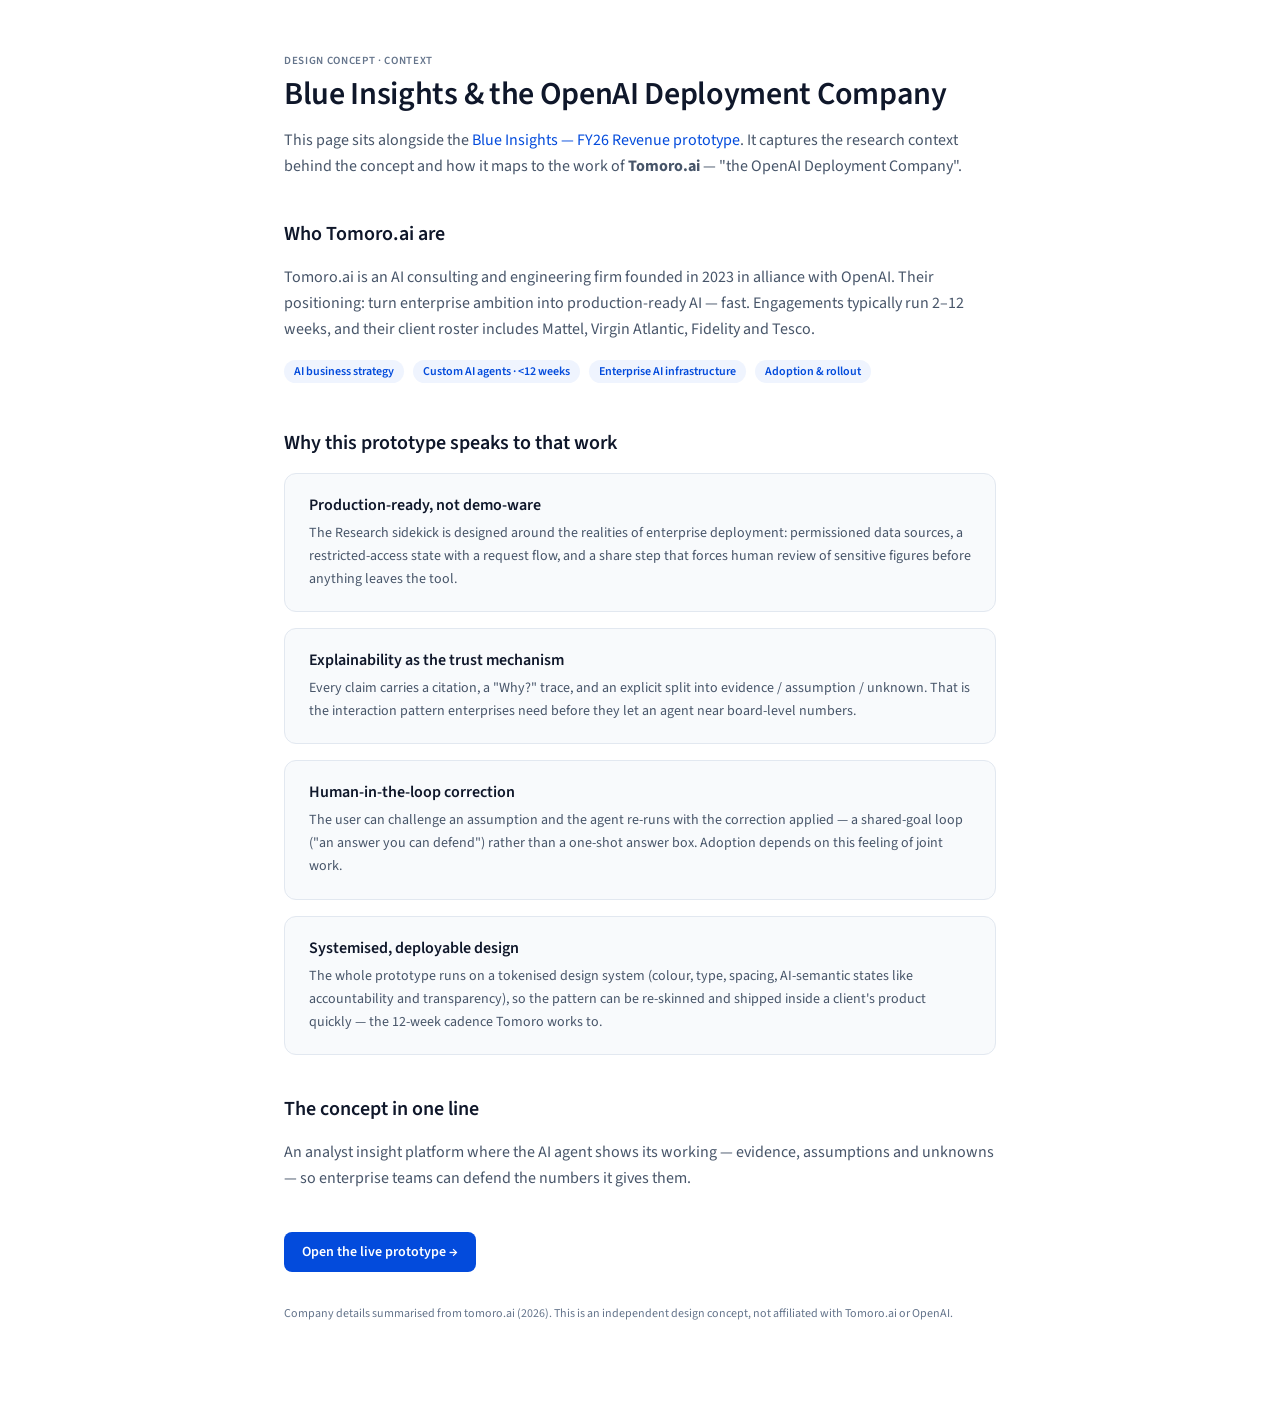
==== site/about.html @ f5e98fe6 "Add about page: Tomoro.ai context for the concept Co-Authored-By: Claude Fable 5 <noreply@anthropic." ====
<!DOCTYPE html>
<html lang="en" data-theme="light">
<head>
<meta charset="utf-8">
<meta name="viewport" content="width=device-width, initial-scale=1">
<title>About this concept — Tomoro.ai context</title>
<link rel="stylesheet" href="_ds/blue-insights-design-system-2bb2cddb-564a-493e-8158-f3abd72f980c/styles.css">
<style>
*{box-sizing:border-box}
html,body{margin:0;padding:0;background:var(--color-canvas);color:var(--color-text-primary);font-family:var(--font-sans);-webkit-font-smoothing:antialiased}
a{color:var(--color-primary);text-decoration:none}a:hover{color:var(--color-primary-hover);text-decoration:underline}
.wrap{max-width:760px;margin:0 auto;padding:48px 24px 80px}
.eyebrow{font-size:var(--font-size-eyebrow);font-weight:var(--font-weight-semibold);letter-spacing:var(--letter-spacing-label);text-transform:uppercase;color:var(--color-text-muted)}
h1{margin:6px 0 0;font-size:var(--font-size-display);font-weight:var(--font-weight-semibold);letter-spacing:var(--letter-spacing-display);line-height:var(--line-height-tight)}
h2{margin:40px 0 12px;font-size:var(--font-size-h3);font-weight:var(--font-weight-semibold)}
p,li{font-size:var(--font-size-body-lg);line-height:1.65;color:var(--color-text-secondary)}
.card{margin-top:16px;padding:20px 24px;border:1px solid var(--color-border);border-radius:var(--radius-xl);background:var(--color-surface-1)}
.card h3{margin:0 0 6px;font-size:var(--font-size-body-lg);font-weight:var(--font-weight-semibold);color:var(--color-text-primary)}
.card p{margin:0;font-size:var(--font-size-body)}
.pill{display:inline-block;padding:3px 10px;border-radius:var(--radius-pill);background:var(--color-primary-soft);color:var(--color-primary);font-size:var(--font-size-caption);font-weight:var(--font-weight-semibold);margin:0 6px 6px 0}
.cta{display:inline-block;margin-top:24px;padding:10px 18px;border-radius:var(--radius-md);background:var(--color-primary);color:#fff !important;font-weight:var(--font-weight-semibold);font-size:var(--font-size-body)}
.cta:hover{background:var(--color-primary-hover);text-decoration:none}
.note{font-size:var(--font-size-caption);color:var(--color-text-muted)}
</style>
</head>
<body>
<div class="wrap">
  <span class="eyebrow">Design concept · context</span>
  <h1>Blue Insights &amp; the OpenAI Deployment Company</h1>
  <p style="margin-top:14px">This page sits alongside the <a href="index.html">Blue Insights — FY26 Revenue prototype</a>. It captures the research context behind the concept and how it maps to the work of <strong>Tomoro.ai</strong> — "the OpenAI Deployment Company".</p>

  <h2>Who Tomoro.ai are</h2>
  <p>Tomoro.ai is an AI consulting and engineering firm founded in 2023 in alliance with OpenAI. Their positioning: turn enterprise ambition into production-ready AI — fast. Engagements typically run 2–12 weeks, and their client roster includes Mattel, Virgin Atlantic, Fidelity and Tesco.</p>
  <div>
    <span class="pill">AI business strategy</span>
    <span class="pill">Custom AI agents · &lt;12 weeks</span>
    <span class="pill">Enterprise AI infrastructure</span>
    <span class="pill">Adoption &amp; rollout</span>
  </div>

  <h2>Why this prototype speaks to that work</h2>
  <div class="card">
    <h3>Production-ready, not demo-ware</h3>
    <p>The Research sidekick is designed around the realities of enterprise deployment: permissioned data sources, a restricted-access state with a request flow, and a share step that forces human review of sensitive figures before anything leaves the tool.</p>
  </div>
  <div class="card">
    <h3>Explainability as the trust mechanism</h3>
    <p>Every claim carries a citation, a "Why?" trace, and an explicit split into evidence / assumption / unknown. That is the interaction pattern enterprises need before they let an agent near board-level numbers.</p>
  </div>
  <div class="card">
    <h3>Human-in-the-loop correction</h3>
    <p>The user can challenge an assumption and the agent re-runs with the correction applied — a shared-goal loop ("an answer you can defend") rather than a one-shot answer box. Adoption depends on this feeling of joint work.</p>
  </div>
  <div class="card">
    <h3>Systemised, deployable design</h3>
    <p>The whole prototype runs on a tokenised design system (colour, type, spacing, AI-semantic states like accountability and transparency), so the pattern can be re-skinned and shipped inside a client's product quickly — the 12-week cadence Tomoro works to.</p>
  </div>

  <h2>The concept in one line</h2>
  <p>An analyst insight platform where the AI agent shows its working — evidence, assumptions and unknowns — so enterprise teams can defend the numbers it gives them.</p>

  <a class="cta" href="index.html">Open the live prototype →</a>
  <p class="note" style="margin-top:32px">Company details summarised from tomoro.ai (2026). This is an independent design concept, not affiliated with Tomoro.ai or OpenAI.</p>
</div>
</body>
</html>
---- site/_ds/blue-insights-design-system-2bb2cddb-564a-493e-8158-f3abd72f980c/styles.css ----
/* Blue Insights global stylesheet — @import entry point.
   Consumers link THIS file only. Keep it to @import lines. */

@import url("./tokens/fonts.css");
@import url("./tokens/colors.css");
@import url("./tokens/typography.css");
@import url("./tokens/spacing.css");
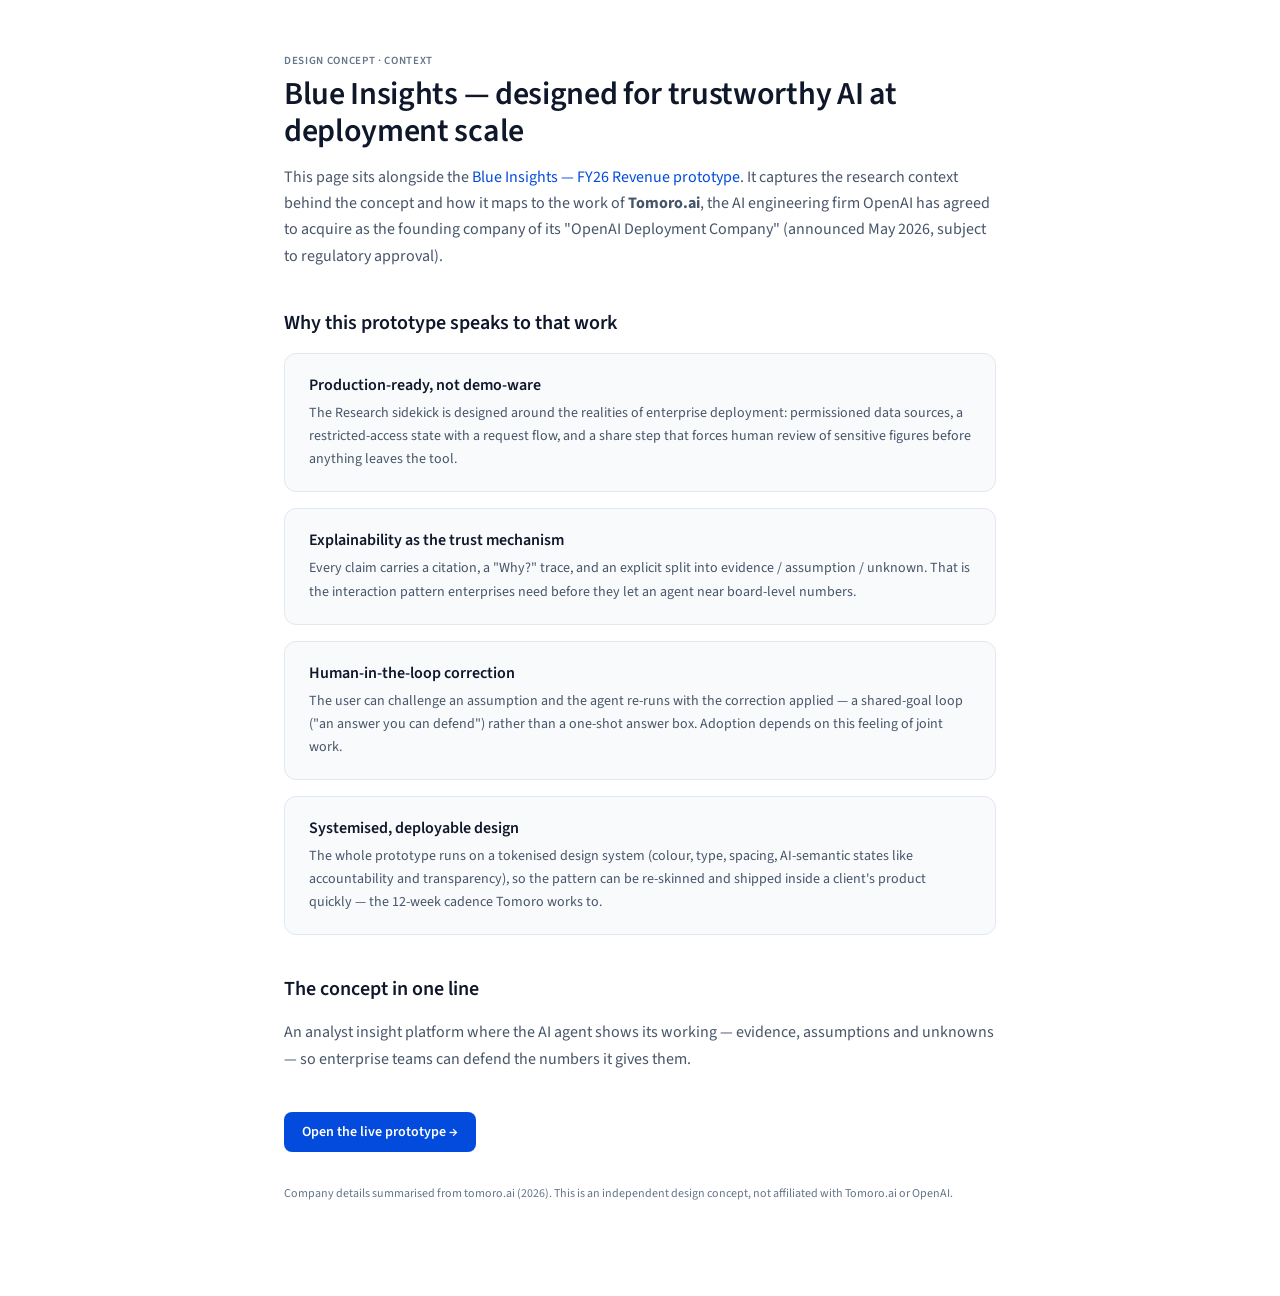
==== commit c7612ff9: "Fix KPI/summary consistency annotation; correct Tomoro/DeployCo facts on about page Co-Authored-By: " ====
--- a/site/about.html
+++ b/site/about.html
@@ -26,17 +26,8 @@
 <body>
 <div class="wrap">
   <span class="eyebrow">Design concept · context</span>
-  <h1>Blue Insights &amp; the OpenAI Deployment Company</h1>
-  <p style="margin-top:14px">This page sits alongside the <a href="index.html">Blue Insights — FY26 Revenue prototype</a>. It captures the research context behind the concept and how it maps to the work of <strong>Tomoro.ai</strong> — "the OpenAI Deployment Company".</p>
-
-  <h2>Who Tomoro.ai are</h2>
-  <p>Tomoro.ai is an AI consulting and engineering firm founded in 2023 in alliance with OpenAI. Their positioning: turn enterprise ambition into production-ready AI — fast. Engagements typically run 2–12 weeks, and their client roster includes Mattel, Virgin Atlantic, Fidelity and Tesco.</p>
-  <div>
-    <span class="pill">AI business strategy</span>
-    <span class="pill">Custom AI agents · &lt;12 weeks</span>
-    <span class="pill">Enterprise AI infrastructure</span>
-    <span class="pill">Adoption &amp; rollout</span>
-  </div>
+  <h1>Blue Insights — designed for trustworthy AI at deployment scale</h1>
+  <p style="margin-top:14px">This page sits alongside the <a href="index.html">Blue Insights — FY26 Revenue prototype</a>. It captures the research context behind the concept and how it maps to the work of <strong>Tomoro.ai</strong>, the AI engineering firm OpenAI has agreed to acquire as the founding company of its "OpenAI Deployment Company" (announced May 2026, subject to regulatory approval).</p>
 
   <h2>Why this prototype speaks to that work</h2>
   <div class="card">
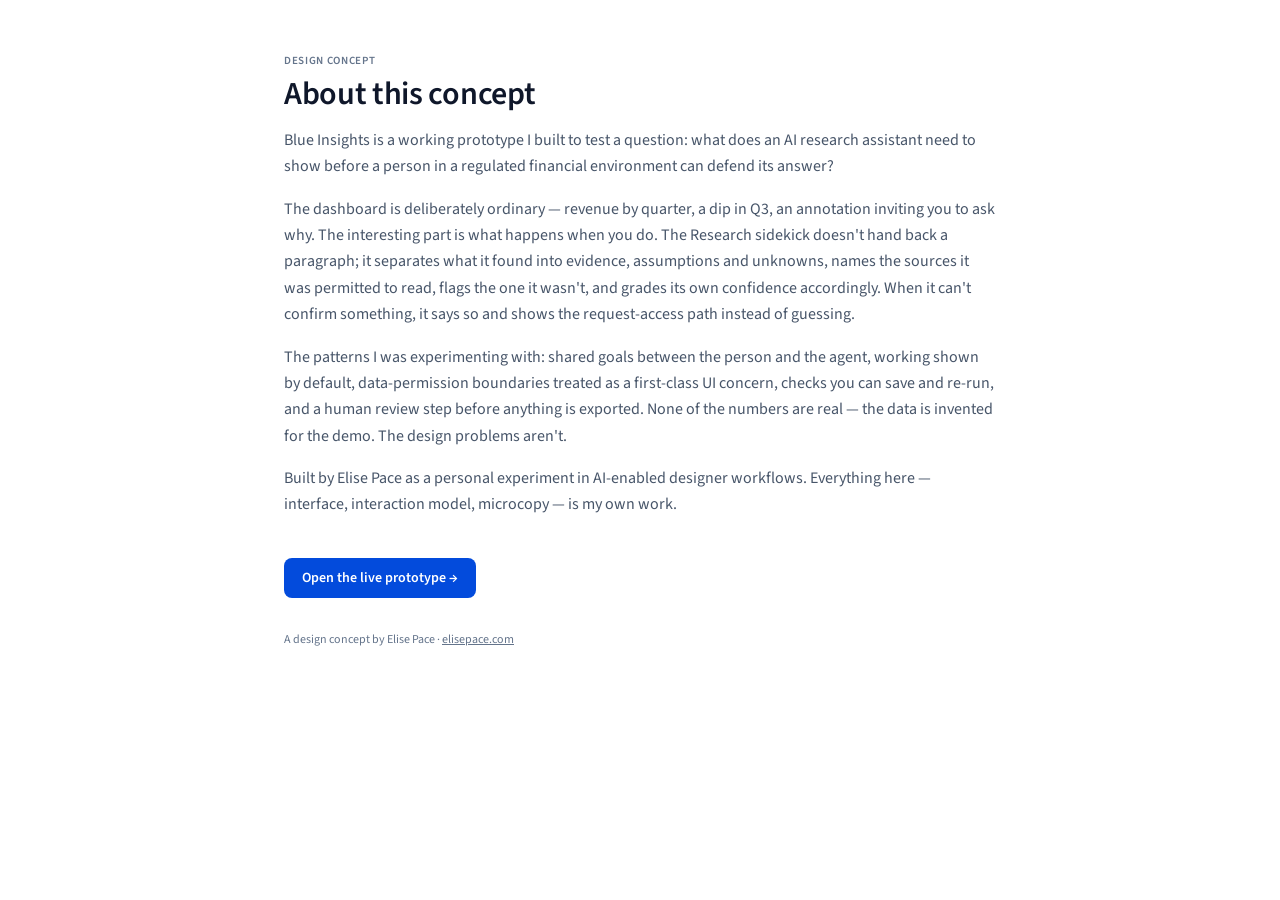
==== commit 8069a5a5: "Reframe about page as a standalone personal design concept" ====
--- a/site/about.html
+++ b/site/about.html
@@ -3,7 +3,7 @@
 <head>
 <meta charset="utf-8">
 <meta name="viewport" content="width=device-width, initial-scale=1">
-<title>About this concept — Tomoro.ai context</title>
+<title>About this concept — Blue Insights</title>
 <link rel="stylesheet" href="_ds/blue-insights-design-system-2bb2cddb-564a-493e-8158-f3abd72f980c/styles.css">
 <style>
 *{box-sizing:border-box}
@@ -12,46 +12,26 @@
 .wrap{max-width:760px;margin:0 auto;padding:48px 24px 80px}
 .eyebrow{font-size:var(--font-size-eyebrow);font-weight:var(--font-weight-semibold);letter-spacing:var(--letter-spacing-label);text-transform:uppercase;color:var(--color-text-muted)}
 h1{margin:6px 0 0;font-size:var(--font-size-display);font-weight:var(--font-weight-semibold);letter-spacing:var(--letter-spacing-display);line-height:var(--line-height-tight)}
-h2{margin:40px 0 12px;font-size:var(--font-size-h3);font-weight:var(--font-weight-semibold)}
-p,li{font-size:var(--font-size-body-lg);line-height:1.65;color:var(--color-text-secondary)}
-.card{margin-top:16px;padding:20px 24px;border:1px solid var(--color-border);border-radius:var(--radius-xl);background:var(--color-surface-1)}
-.card h3{margin:0 0 6px;font-size:var(--font-size-body-lg);font-weight:var(--font-weight-semibold);color:var(--color-text-primary)}
-.card p{margin:0;font-size:var(--font-size-body)}
-.pill{display:inline-block;padding:3px 10px;border-radius:var(--radius-pill);background:var(--color-primary-soft);color:var(--color-primary);font-size:var(--font-size-caption);font-weight:var(--font-weight-semibold);margin:0 6px 6px 0}
+p{font-size:var(--font-size-body-lg);line-height:1.65;color:var(--color-text-secondary)}
 .cta{display:inline-block;margin-top:24px;padding:10px 18px;border-radius:var(--radius-md);background:var(--color-primary);color:#fff !important;font-weight:var(--font-weight-semibold);font-size:var(--font-size-body)}
 .cta:hover{background:var(--color-primary-hover);text-decoration:none}
 .note{font-size:var(--font-size-caption);color:var(--color-text-muted)}
 </style>
 </head>
 <body>
-<div class="wrap">
-  <span class="eyebrow">Design concept · context</span>
-  <h1>Blue Insights — designed for trustworthy AI at deployment scale</h1>
-  <p style="margin-top:14px">This page sits alongside the <a href="index.html">Blue Insights — FY26 Revenue prototype</a>. It captures the research context behind the concept and how it maps to the work of <strong>Tomoro.ai</strong>, the AI engineering firm OpenAI has agreed to acquire as the founding company of its "OpenAI Deployment Company" (announced May 2026, subject to regulatory approval).</p>
+<main class="wrap">
+  <span class="eyebrow">Design concept</span>
+  <h1>About this concept</h1>
+  <p style="margin-top:14px">Blue Insights is a working prototype I built to test a question: what does an AI research assistant need to show before a person in a regulated financial environment can defend its answer?</p>
 
-  <h2>Why this prototype speaks to that work</h2>
-  <div class="card">
-    <h3>Production-ready, not demo-ware</h3>
-    <p>The Research sidekick is designed around the realities of enterprise deployment: permissioned data sources, a restricted-access state with a request flow, and a share step that forces human review of sensitive figures before anything leaves the tool.</p>
-  </div>
-  <div class="card">
-    <h3>Explainability as the trust mechanism</h3>
-    <p>Every claim carries a citation, a "Why?" trace, and an explicit split into evidence / assumption / unknown. That is the interaction pattern enterprises need before they let an agent near board-level numbers.</p>
-  </div>
-  <div class="card">
-    <h3>Human-in-the-loop correction</h3>
-    <p>The user can challenge an assumption and the agent re-runs with the correction applied — a shared-goal loop ("an answer you can defend") rather than a one-shot answer box. Adoption depends on this feeling of joint work.</p>
-  </div>
-  <div class="card">
-    <h3>Systemised, deployable design</h3>
-    <p>The whole prototype runs on a tokenised design system (colour, type, spacing, AI-semantic states like accountability and transparency), so the pattern can be re-skinned and shipped inside a client's product quickly — the 12-week cadence Tomoro works to.</p>
-  </div>
+  <p>The dashboard is deliberately ordinary — revenue by quarter, a dip in Q3, an annotation inviting you to ask why. The interesting part is what happens when you do. The Research sidekick doesn't hand back a paragraph; it separates what it found into evidence, assumptions and unknowns, names the sources it was permitted to read, flags the one it wasn't, and grades its own confidence accordingly. When it can't confirm something, it says so and shows the request-access path instead of guessing.</p>
 
-  <h2>The concept in one line</h2>
-  <p>An analyst insight platform where the AI agent shows its working — evidence, assumptions and unknowns — so enterprise teams can defend the numbers it gives them.</p>
+  <p>The patterns I was experimenting with: shared goals between the person and the agent, working shown by default, data-permission boundaries treated as a first-class UI concern, checks you can save and re-run, and a human review step before anything is exported. None of the numbers are real — the data is invented for the demo. The design problems aren't.</p>
+
+  <p>Built by Elise Pace as a personal experiment in AI-enabled designer workflows. Everything here — interface, interaction model, microcopy — is my own work.</p>
 
   <a class="cta" href="index.html">Open the live prototype →</a>
-  <p class="note" style="margin-top:32px">Company details summarised from tomoro.ai (2026). This is an independent design concept, not affiliated with Tomoro.ai or OpenAI.</p>
-</div>
+  <p class="note" style="margin-top:32px">A design concept by Elise Pace · <a href="https://elisepace.com" style="color:inherit;text-decoration:underline">elisepace.com</a></p>
+</main>
 </body>
 </html>
